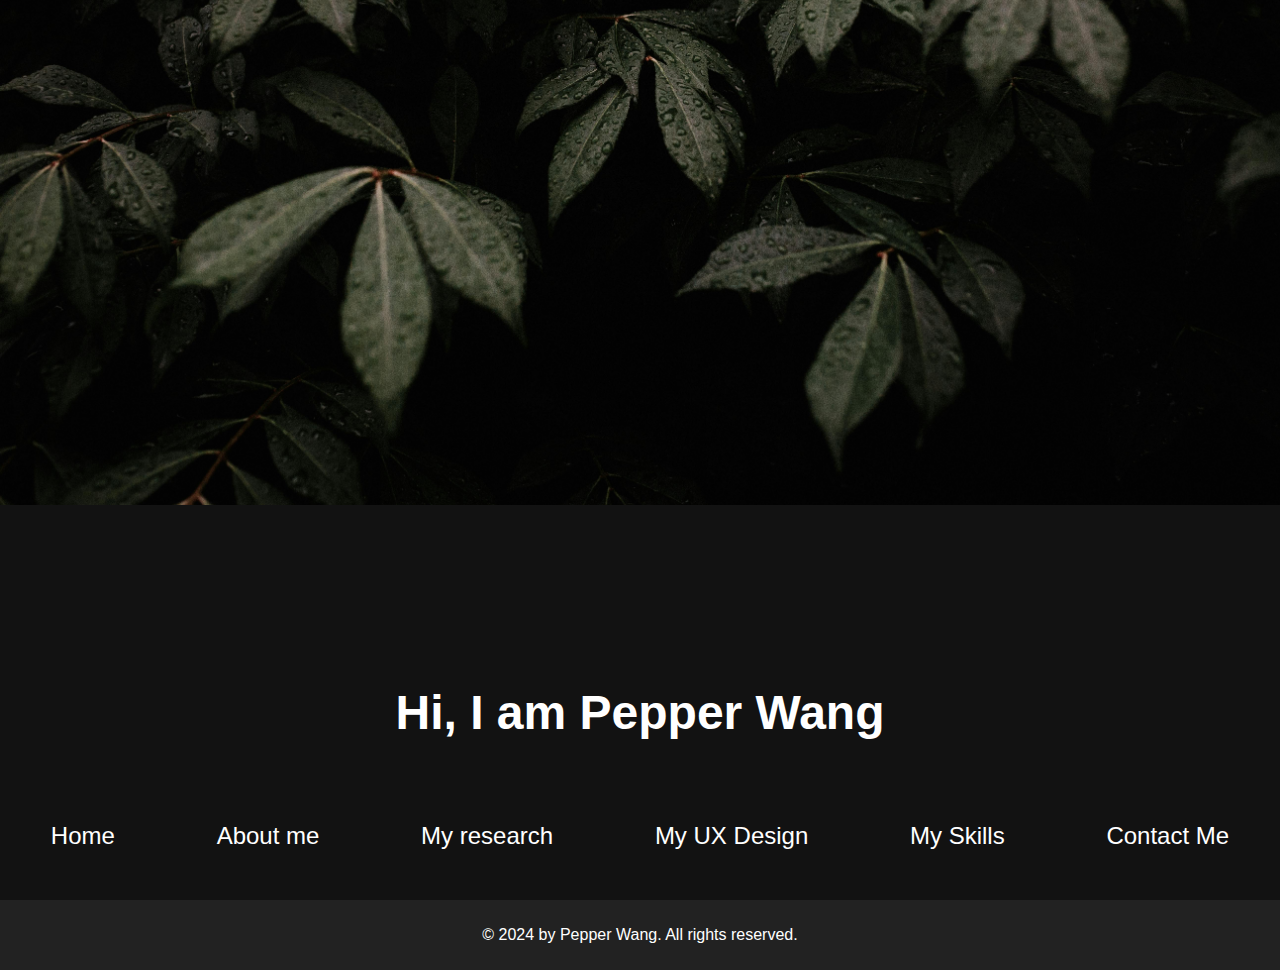
==== index.html @ 2210bc4b "Update index.html" ====
<!DOCTYPE html>
<html lang="en">
<head>
    <meta charset="UTF-8">
    <meta name="viewport" content="width=device-width, initial-scale=1.0">
    <title>Pepper Wang's Portfolio</title>
    <link rel="stylesheet" href="Assets/CSS/style.css">
</head>
<body>
    <header>
        <img src="Assets/IMG/homebg.jpg" alt="Background" class="background-image" style="width:100%; height:auto;">
        <h1>Hi, I am Pepper Wang</h1>
        <nav>
            <a id="home" href="index.html">Home</a>
            <a id="about" href="About.html">About me</a>
            <a id="research" href="research.html">My research</a>
            <a id="design" href="design.html">My UX Design</a>
            <a id="skills" href="skills.html">My Skills</a>
            <a id="contact" href="contact.html">Contact Me</a>
        </nav>
    </header>

    <footer>
        <p>© 2024 by Pepper Wang. All rights reserved.</p>
    </footer>
</body>
</html>
---- Assets/CSS/style.css ----
body {
    background-color: #121212;
    color: #e0e0e0;
    font-family: Arial, sans-serif;
    margin: 0;
}

body {
    background-color: #121212;
    color: #e0e0e0;
    font-family: Arial, sans-serif;
    margin: 0;
    padding: 0;
}

header {
    background: url('Asset/IMG/homebg.png') no-repeat center center/cover; /* Update with your actual image path */
    height: 100vh;
    display: flex;
    flex-direction: column;
    justify-content: flex-end;
    align-items: center;
}

h1 {
    color: #fff;
    text-align: center;
    font-size: 48px;
    margin-top: 20vh;
}

nav {
    display: flex;
    width: 100%;
    justify-content: center;
}

nav a {
    flex-grow: 1;
    padding: 50px 20px; /* Larger area for clickable nav items */
    text-decoration: none;
    color: white;
    text-align: center;
    background-color: transparent;
    transition: background-color 0.5s, color 0.5s;
    font-size: 24px; /* Larger font for visibility */
}


nav a:hover {
    background-color: #555; /* Lighter shade when hovered */
}

.section {
    padding: 40px;
    background-color: #282828; /* Each section has its own darker background */
    color: white;
    margin: 20px auto;
    width: 80%; /* Centralized content */
    border-radius: 10px;
}

footer {
    background-color: #212121;
    color: white;
    text-align: center;
    padding: 20px;
    position: absolute;
    width: 100%;
}


.section {
    padding: 20px;
    margin: 20px auto;
    width: 80%; /* Adjust width as needed */
    border-radius: 8px;
    background-color: #282828;
    color: white;
    box-shadow: 0 4px 8px rgba(0, 0, 0, 0.1);
}

.form-container {
    background-color: #f8f8f8;
    padding: 20px;
    border-radius: 8px;
    box-shadow: 0 4px 8px rgba(0,0,0,0.1);
}

.form-group {
    margin-bottom: 15px;
}

label {
    display: block;
    margin-bottom: 5px;
    font-weight: bold;
    color: #555;
}

input[type="text"],
input[type="email"],
textarea {
    width: 100%;
    padding: 10px;
    border: 1px solid #ccc;
    border-radius: 4px;
    box-sizing: border-box; /* Handles padding and border */
    transition: border-color 0.3s;
}

input[type="text"]:focus,
input[type="email"]:focus,
textarea:focus {
    border-color: #4CAF50; /* Highlight effect on focus */
}

.button {
    background-color: #4CAF50;
    color: white;
    padding: 12px 20px;
    border: none;
    border-radius: 5px;
    cursor: pointer;
    transition: background-color 0.3s;
}

.button:hover {
    background-color: #369636;
}

footer {
    background-color: #222;
    color: white;
    text-align: center;
    padding: 10px 0;
    position: relative;
    bottom: 0;
    width: 100%;
}
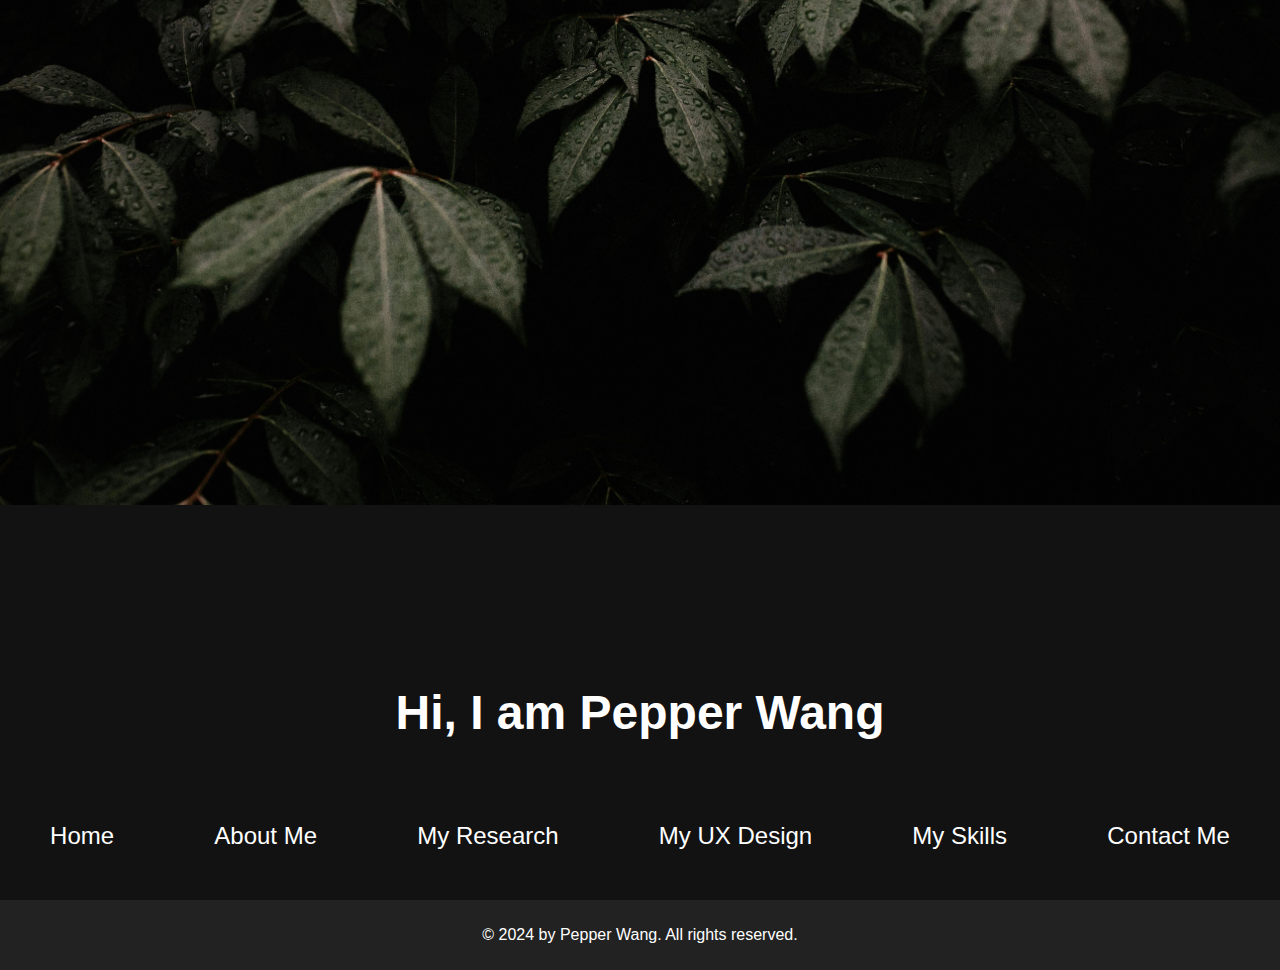
==== commit c33b4e9b: "Update index.html" ====
--- a/index.html
+++ b/index.html
@@ -11,12 +11,12 @@
         <img src="Assets/IMG/homebg.jpg" alt="Background" class="background-image" style="width:100%; height:auto;">
         <h1>Hi, I am Pepper Wang</h1>
         <nav>
-            <a id="home" href="index.html">Home</a>
-            <a id="about" href="About.html">About me</a>
-            <a id="research" href="research.html">My research</a>
-            <a id="design" href="design.html">My UX Design</a>
-            <a id="skills" href="skills.html">My Skills</a>
-            <a id="contact" href="contact.html">Contact Me</a>
+            <a href="index.html" class="active">Home</a>
+            <a href="About.html">About Me</a>
+            <a href="research.html">My Research</a>
+            <a href="design.html">My UX Design</a>
+            <a href="skills.html">My Skills</a>
+            <a href="contact.html">Contact Me</a>
         </nav>
     </header>
 
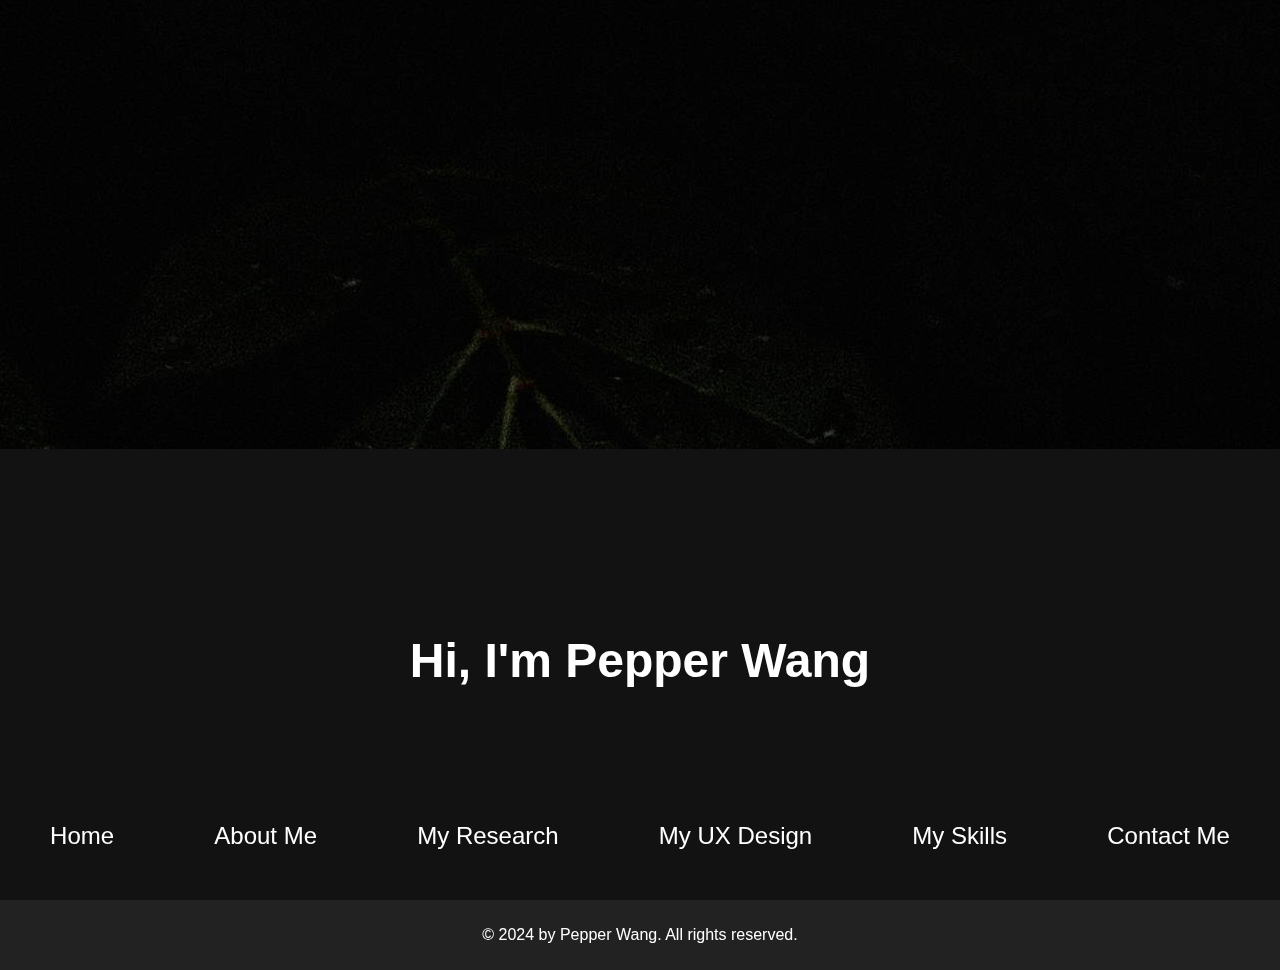
==== commit 671d9dad: "Update index.html" ====
--- a/index.html
+++ b/index.html
@@ -5,11 +5,18 @@
     <meta name="viewport" content="width=device-width, initial-scale=1.0">
     <title>Pepper Wang's Portfolio</title>
     <link rel="stylesheet" href="Assets/CSS/style.css">
+    <link rel="stylesheet" href="https://cdnjs.cloudflare.com/ajax/libs/font-awesome/6.0.0/css/all.min.css">
 </head>
 <body>
-    <header>
-        <img src="Assets/IMG/homebg.jpg" alt="Background" class="background-image" style="width:100%; height:auto;">
-        <h1>Hi, I am Pepper Wang</h1>
+    <header class="hero">
+        <div class="hero-content">
+            <img src="Assets/IMG/homebg.jpg" alt="Background" class="background-image">
+            <div class="hero-text">
+                <h1>Hi, I'm Pepper Wang</h1>
+                <p>Aspiring Researcher | UX Designer | Developer</p>
+                <a href="research.html" class="cta-button">Explore My Work</a>
+            </div>
+        </div>
         <nav>
             <a href="index.html" class="active">Home</a>
             <a href="About.html">About Me</a>
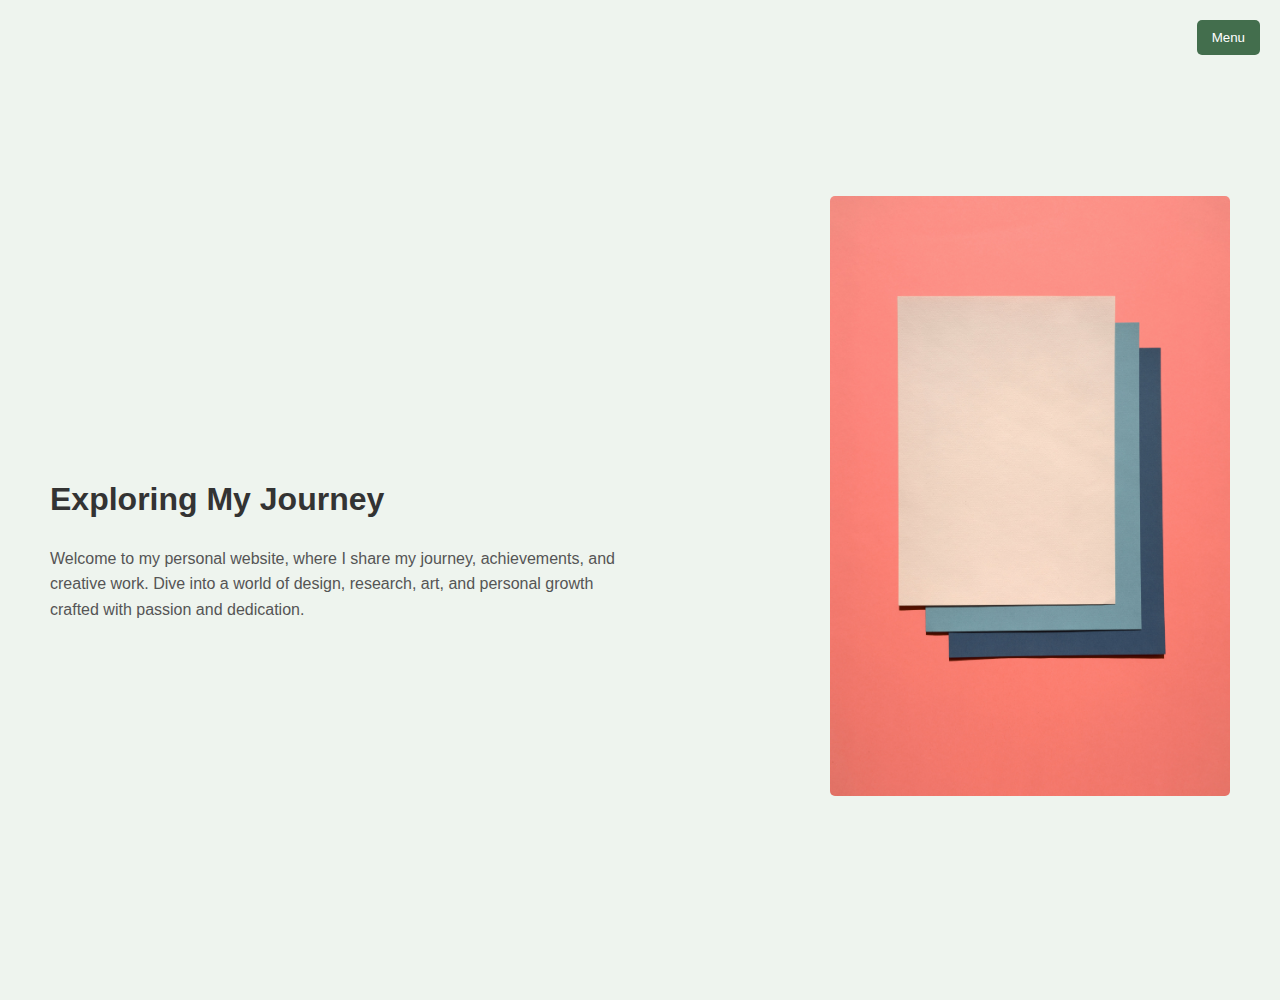
==== commit 6ed7a76b: "dec2" ====
--- a/index.html
+++ b/index.html
@@ -3,32 +3,33 @@
 <head>
     <meta charset="UTF-8">
     <meta name="viewport" content="width=device-width, initial-scale=1.0">
-    <title>Pepper Wang's Portfolio</title>
+    <title>Personal Journey - Pepper Wang</title>
     <link rel="stylesheet" href="Assets/CSS/style.css">
-    <link rel="stylesheet" href="https://cdnjs.cloudflare.com/ajax/libs/font-awesome/6.0.0/css/all.min.css">
 </head>
 <body>
-    <header class="hero">
-        <div class="hero-content">
-            <img src="Assets/IMG/homebg.jpg" alt="Background" class="background-image">
-            <div class="hero-text">
-                <h1>Hi, I'm Pepper Wang</h1>
-                <p>Aspiring Researcher | UX Designer | Developer</p>
-                <a href="research.html" class="cta-button">Explore My Work</a>
+    <header>
+        <div class="menu">
+            <button>Menu</button>
+            <ul class="menu-items">
+                <li><a href="about.html">About Me</a></li>
+                <li><a href="research.html">Research</a></li>
+                <li><a href="design.html">Design</a></li>
+                <li><a href="skills.html">Skills</a></li>
+                <li><a href="contact.html">Contact</a></li>
+            </ul>
+        </div>
+    </header>
+    <main>
+        <section class="intro">
+            <div class="text-content">
+                <h1 class="main-title">Hi, I am Pepper Wang</h1>
+                <h2>Exploring My Journey</h2>
+                <p>Welcome to my personal website, where I share my journey, achievements, and creative work. Dive into a world of design, research, art, and personal growth crafted with passion and dedication.</p>
             </div>
-        </div>
-        <nav>
-            <a href="index.html" class="active">Home</a>
-            <a href="About.html">About Me</a>
-            <a href="research.html">My Research</a>
-            <a href="design.html">My UX Design</a>
-            <a href="skills.html">My Skills</a>
-            <a href="contact.html">Contact Me</a>
-        </nav>
-    </header>
-
-    <footer>
-        <p>© 2024 by Pepper Wang. All rights reserved.</p>
-    </footer>
+            <div class="image-content">
+                <img src="Assets/IMG/home.jpg" alt="homebackground">
+            </div>
+        </section>
+    </main>
 </body>
 </html>
--- a/Assets/CSS/style.css
+++ b/Assets/CSS/style.css
@@ -1,140 +1,466 @@
-body {
-    background-color: #121212;
-    color: #e0e0e0;
-    font-family: Arial, sans-serif;
-    margin: 0;
-}
-
-body {
-    background-color: #121212;
-    color: #e0e0e0;
-    font-family: Arial, sans-serif;
+/* General Reset */
+body, h1, h2, p, ul, li, a {
     margin: 0;
     padding: 0;
-}
-
+    list-style: none;
+    text-decoration: none;
+    box-sizing: border-box;
+}
+
+/* Body Styling */
+body {
+    font-family: Arial, sans-serif;
+    line-height: 1.6;
+    background-color: #f8f8f8;
+    color: #333;
+}
+
+/* Header Menu */
 header {
-    background: url('Asset/IMG/homebg.png') no-repeat center center/cover; /* Update with your actual image path */
+    position: absolute;
+    top: 20px;
+    right: 20px;
+}
+.menu {
+    position: relative;
+}
+.menu button {
+    background-color: #436e4d;
+    color: white;
+    border: none;
+    padding: 10px 15px;
+    border-radius: 5px;
+    cursor: pointer;
+}
+.menu:hover .menu-items {
+    display: block;
+}
+.menu-items {
+    display: none;
+    position: absolute;
+    background: white;
+    box-shadow: 0 2px 10px rgba(0, 0, 0, 0.1);
+    top: 40px;
+    right: 0;
+    z-index: 1000;
+}
+.menu-items li {
+    padding: 10px;
+    text-align: right;
+}
+.menu-items li a {
+    color: #436e4d;
+}
+
+/* Intro Section */
+.intro {
+    display: flex;
+    justify-content: space-between;
+    align-items: center;
     height: 100vh;
-    display: flex;
-    flex-direction: column;
-    justify-content: flex-end;
-    align-items: center;
-}
-
-h1 {
-    color: #fff;
-    text-align: center;
-    font-size: 48px;
-    margin-top: 20vh;
-}
-
-nav {
-    display: flex;
+    padding: 50px;
+    background-color: #eef4ee;
+}
+.text-content {
+    max-width: 50%;
+}
+.main-title {
+    font-size: 3rem;
+    color: #436e4d;
+    opacity: 0;
+    animation: fadeIn 2s ease-out forwards;
+}
+h2 {
+    font-size: 2rem;
+    margin: 20px 0;
+    color: #333;
+}
+p {
+    font-size: 1rem;
+    color: #555;
+}
+.image-content img {
+    width: 400px;
+    height: auto;
+    object-fit: cover;
+    border-radius: 5px;
+}
+
+/* Keyframes for Title Animation */
+@keyframes fadeIn {
+    0% {
+        opacity: 0;
+        transform: translateY(20px);
+    }
+    100% {
+        opacity: 1;
+        transform: translateY(0);
+    }
+}
+
+/* Section Titles */
+.section-title {
+    font-size: 2.5rem;
+    color: #436e4d;
+    text-align: center;
+    margin: 20px 0;
+}
+
+/* Research Section Styling */
+.research {
+    padding: 20px;
+    background-color: #eef4ee; 
+    min-height: 100vh;
+}
+.projects-container {
+    display: flex;
+    justify-content: space-around;
+    gap: 20px;
+}
+.project-card {
+    background: white;
+    border-radius: 10px;
+    box-shadow: 0 4px 8px rgba(0, 0, 0, 0.1);
+    overflow: hidden;
+    text-align: center;
+    width: 30%;
+}
+.project-card img {
     width: 100%;
-    justify-content: center;
-}
-
-nav a {
-    flex-grow: 1;
-    padding: 50px 20px; /* Larger area for clickable nav items */
-    text-decoration: none;
-    color: white;
-    text-align: center;
-    background-color: transparent;
-    transition: background-color 0.5s, color 0.5s;
-    font-size: 24px; /* Larger font for visibility */
-}
-
-
-nav a:hover {
-    background-color: #555; /* Lighter shade when hovered */
-}
-
-.section {
-    padding: 40px;
-    background-color: #282828; /* Each section has its own darker background */
-    color: white;
-    margin: 20px auto;
-    width: 80%; /* Centralized content */
-    border-radius: 10px;
-}
-
-footer {
-    background-color: #212121;
-    color: white;
-    text-align: center;
-    padding: 20px;
-    position: absolute;
-    width: 100%;
-}
-
-
-.section {
-    padding: 20px;
-    margin: 20px auto;
-    width: 80%; /* Adjust width as needed */
-    border-radius: 8px;
-    background-color: #282828;
-    color: white;
-    box-shadow: 0 4px 8px rgba(0, 0, 0, 0.1);
-}
-
-.form-container {
-    background-color: #f8f8f8;
-    padding: 20px;
-    border-radius: 8px;
-    box-shadow: 0 4px 8px rgba(0,0,0,0.1);
-}
-
-.form-group {
-    margin-bottom: 15px;
-}
-
-label {
-    display: block;
-    margin-bottom: 5px;
-    font-weight: bold;
-    color: #555;
-}
-
-input[type="text"],
-input[type="email"],
-textarea {
-    width: 100%;
-    padding: 10px;
-    border: 1px solid #ccc;
-    border-radius: 4px;
-    box-sizing: border-box; /* Handles padding and border */
-    transition: border-color 0.3s;
-}
-
-input[type="text"]:focus,
-input[type="email"]:focus,
-textarea:focus {
-    border-color: #4CAF50; /* Highlight effect on focus */
-}
-
-.button {
-    background-color: #4CAF50;
-    color: white;
-    padding: 12px 20px;
+    height: 200px;
+    object-fit: cover;
+}
+.project-card h2 {
+    font-size: 1.5rem;
+    color: #436e4d;
+    margin: 10px 0;
+}
+.project-card p {
+    font-size: 1rem;
+    color: #555;
+    padding: 0 10px;
+}
+.project-card button {
+    background-color: #436e4d;
+    color: white;
+    padding: 10px 15px;
+    margin: 10px 0 20px;
     border: none;
     border-radius: 5px;
     cursor: pointer;
-    transition: background-color 0.3s;
-}
-
-.button:hover {
-    background-color: #369636;
-}
-
-footer {
-    background-color: #222;
-    color: white;
-    text-align: center;
-    padding: 10px 0;
+}
+.project-card button a {
+    text-decoration: none;
+    color: white;
+}
+
+/* Project Details Page Styling */
+.project-details {
+    padding: 50px;
+    display: flex;
+    align-items: center;
+    justify-content: center;
+    background-color: #eef4ee; 
+    min-height: 100vh;
+}
+.project-container {
+    display: flex;
+    gap: 20px;
+}
+.project-image img {
+    width: 400px;
+    height: auto;
+    object-fit: cover;
+    border-radius: 10px;
+}
+.project-info {
+    max-width: 50%;
+}
+.project-info h1 {
+    font-size: 2.5rem;
+    color: #436e4d;
+}
+.project-info h2 {
+    font-size: 1.5rem;
+    color: #333;
+    margin: 15px 0;
+}
+.project-info p {
+    font-size: 1rem;
+    color: #555;
+    margin: 10px 0;
+}
+
+/* About Me Section Styling */
+.about-me {
+    background-color: #eef4ee; 
+    padding: 50px;
+    display: flex;
+    justify-content: center;
+    align-items: center;
+    min-height: 100vh;
+}
+
+.content-container {
+    display: flex;
+    gap: 40px;
+    align-items: center;
+    max-width: 1200px;
+    margin: 0 auto;
+}
+
+.text-section {
+    flex: 1;
+    text-align: left;
+}
+
+.text-section h1 {
+    font-size: 2.5rem;
+    color: #436e4d;
+    margin-bottom: 10px;
+}
+
+.text-section h2 {
+    font-size: 1.5rem;
+    color: #333;
+    margin-bottom: 20px;
+}
+
+.text-section p {
+    font-size: 1rem;
+    color: #555;
+    line-height: 1.8;
+    margin-bottom: 15px;
+}
+
+.text-section button {
+    background-color: #436e4d;
+    color: white;
+    padding: 10px 20px;
+    border: none;
+    border-radius: 5px;
+    cursor: pointer;
+    text-align: center;
+    margin-top: 10px;
+}
+
+.text-section button a {
+    text-decoration: none;
+    color: white;
+    font-size: 1rem;
+}
+
+.image-section {
+    flex: 1;
+    text-align: center;
+}
+
+.image-section img {
+    width: 100%;
+    max-width: 500px;
+    border-radius: 10px;
+    object-fit: cover;
+}
+
+/* My Skills Section */
+.skills {
+    padding: 50px 20px;
+    text-align: center;
+    background-color: #eef4ee; 
+    min-height: 100vh;
+}
+
+.skills-container {
+    display: flex;
+    justify-content: space-around;
+    gap: 20px;
+    flex-wrap: wrap;
+    margin-top: 30px;
+}
+
+.skill-item {
+    text-align: center;
+    width: 30%;
+    min-width: 300px;
+}
+
+.skill-item h2 {
+    font-size: 1.8rem;
+    color: #436e4d;
+    margin: 15px 0;
+}
+
+.skill-item p {
+    font-size: 1rem;
+    color: #555;
+    margin-top: 10px;
+}
+
+/* Chart Styling */
+.chart {
+    width: 200px;
+    height: 200px;
+    margin: 0 auto;
     position: relative;
-    bottom: 0;
+}
+
+.pie {
     width: 100%;
-}+    height: 100%;
+    border-radius: 50%;
+}
+
+.pie.professional {
+    background: conic-gradient(
+        #436e4d 0% 30%, 
+        #88b68c 30% 60%, 
+        #cfe3d8 60% 90%, 
+        #dfe9e3 90% 100%
+    );
+}
+
+.pie.languages {
+    background: conic-gradient(
+        #436e4d 0% 45%, 
+        #88b68c 45% 90%, 
+        #cfe3d8 90% 100%
+    );
+}
+
+.pie.technical {
+    background: conic-gradient(
+        #436e4d 0% 20%, 
+        #88b68c 20% 45%, 
+        #cfe3d8 45% 60%, 
+        #dfe9e3 60% 85%, 
+        #e8f0eb 85% 100%
+    );
+}
+
+/* Legend Styling */
+.legend {
+    text-align: left;
+    display: inline-block;
+    margin-top: 10px;
+    font-size: 0.9rem;
+    color: #555;
+}
+
+.legend li {
+    margin: 5px 0;
+}
+
+.legend span {
+    display: inline-block;
+    width: 15px;
+    height: 15px;
+    margin-right: 8px;
+    border-radius: 50%;
+}
+
+/* UX Design Section */
+.ux-design {
+    background-color: #eef4ee; /* Matches the design's green theme */
+    padding: 50px 20px;
+    text-align: center;
+}
+
+.section-title {
+    font-size: 2.5rem;
+    color: #436e4d;
+    margin-bottom: 30px;
+}
+
+.projects-container {
+    display: flex;
+    justify-content: space-around;
+    gap: 20px;
+    flex-wrap: wrap;
+}
+
+.project-item {
+    background-color: white;
+    border-radius: 10px;
+    box-shadow: 0 4px 8px rgba(0, 0, 0, 0.1);
+    width: 40%;
+    text-align: center;
+    padding: 20px;
+    margin-bottom: 20px;
+}
+
+.project-item h2 {
+    font-size: 1.5rem;
+    color: #436e4d;
+    margin: 15px 0;
+}
+
+.project-item p {
+    font-size: 1rem;
+    color: #555;
+    margin: 15px 0;
+}
+
+.project-image {
+    width: 100%;
+    height: auto;
+    border-radius: 10px;
+    margin-bottom: 15px;
+}
+
+.project-item button {
+    background-color: #436e4d;
+    color: white;
+    padding: 10px 20px;
+    border: none;
+    border-radius: 5px;
+    cursor: pointer;
+    margin-top: 10px;
+    font-size: 1rem;
+}
+
+.project-item button a {
+    text-decoration: none;
+    color: white;
+}
+
+/* Contact Me Section */
+.contact-me {
+    background-color: #eef4ee; /* Matches overall design theme */
+    padding: 50px 20px;
+    text-align: center;
+}
+
+.section-title {
+    font-size: 2.5rem;
+    color: #436e4d;
+    margin-bottom: 30px;
+}
+
+.contact-info {
+    display: flex;
+    justify-content: space-around;
+    align-items: flex-start;
+    margin-bottom: 30px;
+}
+
+.contact-item {
+    width: 40%;
+    text-align: left;
+}
+
+.contact-item h2 {
+    font-size: 1.5rem;
+    color: #436e4d;
+    margin-bottom: 10px;
+}
+
+.contact-item p {
+    font-size: 1rem;
+    color: #555;
+    line-height: 1.6;
+}
+
+.map-container iframe {
+    border-radius: 10px;
+    box-shadow: 0 4px 8px rgba(0, 0, 0, 0.1);
+}
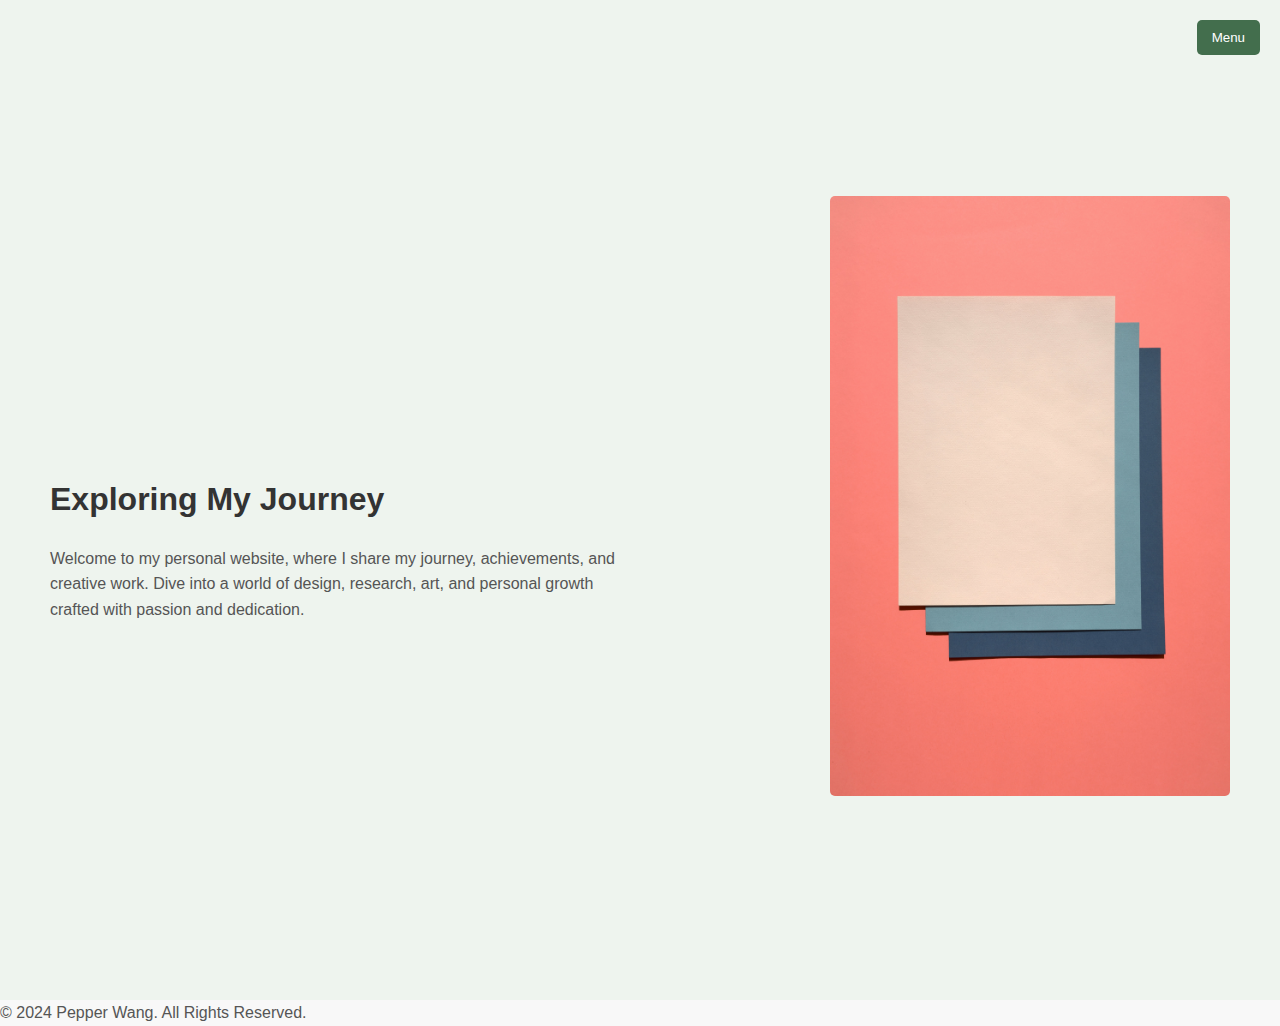
==== commit adb0816e: "Update index.html" ====
--- a/index.html
+++ b/index.html
@@ -5,13 +5,14 @@
     <meta name="viewport" content="width=device-width, initial-scale=1.0">
     <title>Personal Journey - Pepper Wang</title>
     <link rel="stylesheet" href="Assets/CSS/style.css">
+    <link rel="stylesheet" href="https://cdnjs.cloudflare.com/ajax/libs/font-awesome/6.0.0/css/all.min.css">
 </head>
 <body>
     <header>
         <div class="menu">
             <button>Menu</button>
             <ul class="menu-items">
-                <li><a href="about.html">About Me</a></li>
+                <li><a href="About.html">About Me</a></li>
                 <li><a href="research.html">Research</a></li>
                 <li><a href="design.html">Design</a></li>
                 <li><a href="skills.html">Skills</a></li>
@@ -31,5 +32,8 @@
             </div>
         </section>
     </main>
+    <footer class="site-footer">
+        <p>&copy; 2024 Pepper Wang. All Rights Reserved.</p>
+    </footer>
 </body>
 </html>
--- a/Assets/CSS/style.css
+++ b/Assets/CSS/style.css
@@ -32,9 +32,7 @@
     border-radius: 5px;
     cursor: pointer;
 }
-.menu:hover .menu-items {
-    display: block;
-}
+
 .menu-items {
     display: none;
     position: absolute;
@@ -43,6 +41,21 @@
     top: 40px;
     right: 0;
     z-index: 1000;
+    visibility: hidden;
+    transition: opacity 0.3s ease, visibility 0.3s ease;
+}
+.menu:hover .menu-items {
+    display: block;
+    opacity: 1;
+    visibility: visible;
+    transition-delay: 0.2s; /* Add delay for hover-out */
+}
+
+.menu-items:hover {
+    display: block;
+    opacity: 1;
+    visibility: visible;
+    transition-delay: 0.2s; /* Extend time for hover-out */
 }
 .menu-items li {
     padding: 10px;
@@ -411,6 +424,7 @@
     background-color: #436e4d;
     color: white;
     padding: 10px 20px;
+    padding: 10px 20px;
     border: none;
     border-radius: 5px;
     cursor: pointer;
@@ -464,3 +478,86 @@
     border-radius: 10px;
     box-shadow: 0 4px 8px rgba(0, 0, 0, 0.1);
 }
+
+/* General Responsive Styles */
+@media (max-width: 1024px) {
+    .projects-container, .skills-container, .contact-info {
+        flex-direction: column; /* Stack items vertically for smaller screens */
+        gap: 15px; /* Adjust spacing */
+    }
+
+    .project-item, .skill-item, .contact-item {
+        width: 90%; /* Reduce width to fit smaller screens */
+        margin: 0 auto; /* Center items */
+    }
+
+    .chart, .project-image {
+        width: 80%; /* Resize charts and images */
+        max-width: 300px;
+    }
+
+    .text-content, .image-content, .content-container {
+        flex-direction: column;
+        align-items: center;
+        text-align: center;
+    }
+
+    .text-content h1, .text-content h2 {
+        font-size: 1.8rem; /* Scale down headers */
+    }
+
+    .text-content p {
+        font-size: 0.9rem; /* Scale down paragraph text */
+    }
+}
+
+@media (max-width: 768px) {
+    body {
+        padding: 10px; /* Add padding for smaller screens */
+    }
+
+    .menu button {
+        padding: 8px 12px; /* Reduce button size */
+    }
+
+    .menu-items li {
+        padding: 8px; /* Adjust dropdown menu padding */
+    }
+
+    .project-item, .skill-item {
+        width: 100%; /* Use full width for smaller devices */
+    }
+
+    .section-title {
+        font-size: 2rem; /* Scale down section titles */
+    }
+
+    .chart, .project-image {
+        max-width: 250px; /* Adjust media size */
+    }
+
+    .contact-info {
+        gap: 10px; /* Reduce spacing for contact items */
+    }
+}
+
+@media (max-width: 480px) {
+    .menu {
+        display: flex;
+        flex-direction: column;
+        align-items: center;
+    }
+
+    .project-item button, .text-section button {
+        font-size: 0.8rem; /* Reduce button text size */
+        padding: 8px 16px; /* Adjust button padding */
+    }
+
+    .chart, .project-image {
+        max-width: 200px; /* Resize for very small screens */
+    }
+
+    .text-content, .image-content {
+        padding: 10px; /* Add padding for better spacing */
+    }
+}
